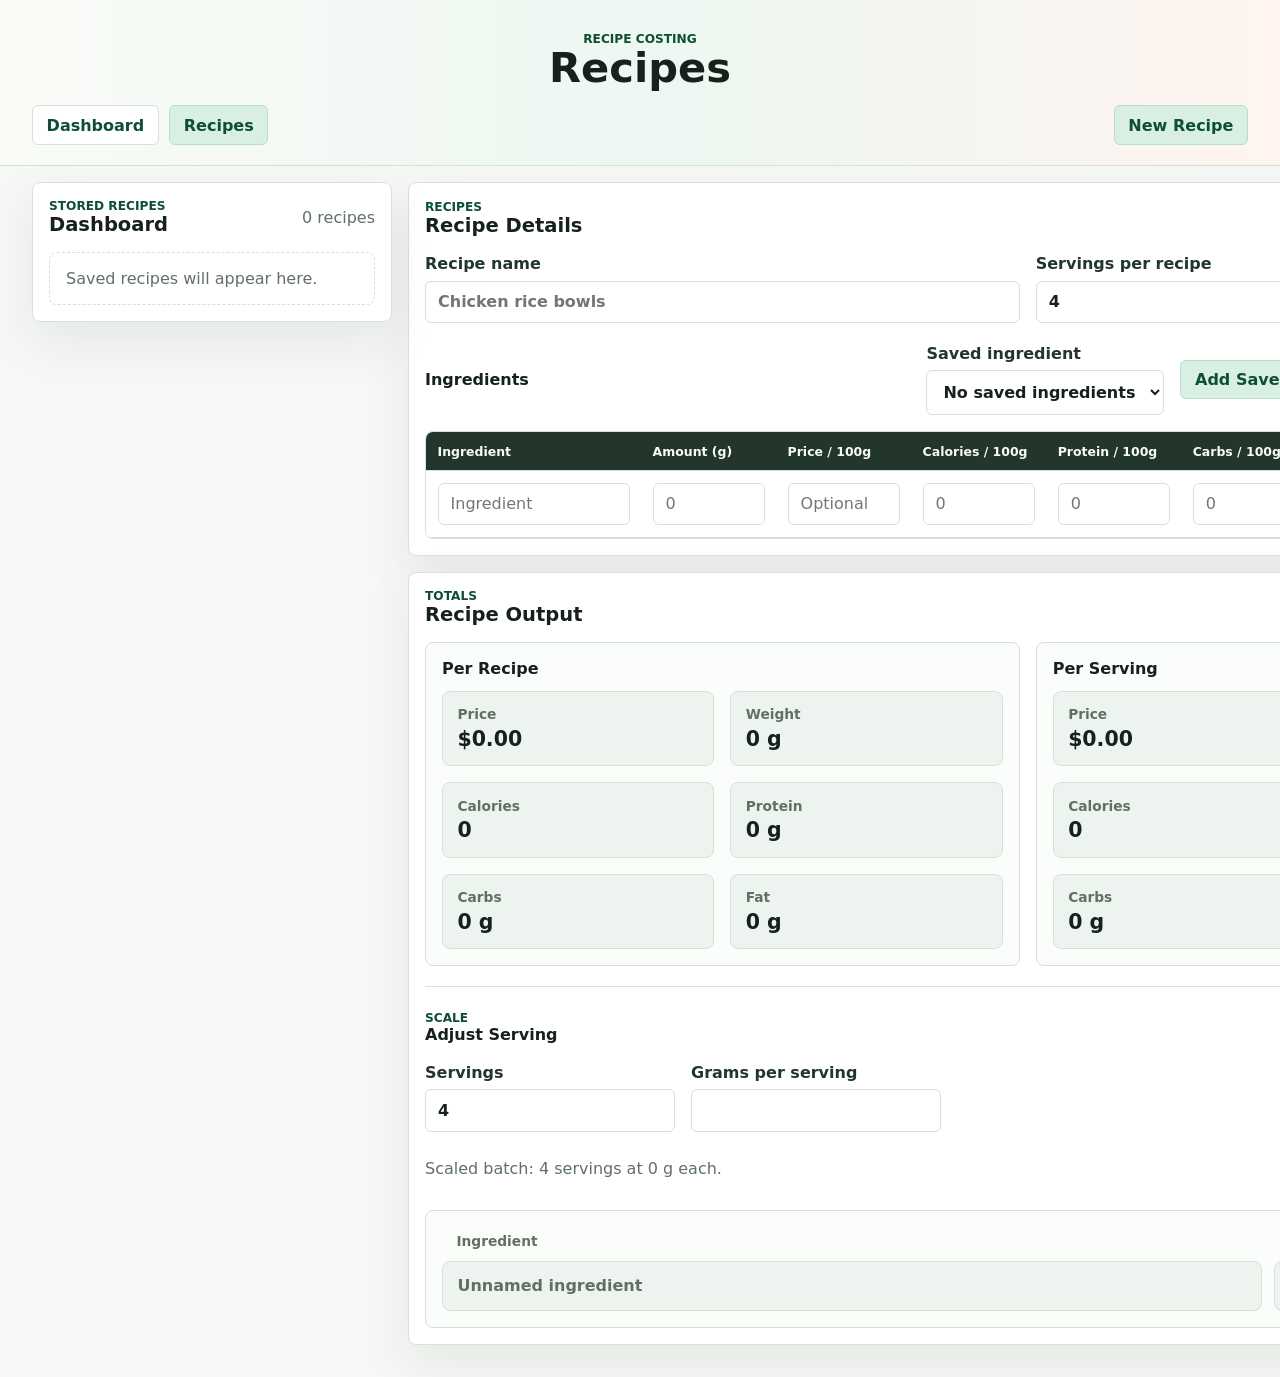
==== index.html @ 3980a067 "initial commit" ====
<!doctype html>
<html lang="en">
  <head>
    <meta charset="utf-8">
    <meta name="viewport" content="width=device-width, initial-scale=1">
    <title>Recipes</title>
    <link rel="stylesheet" href="styles.css">
  </head>
  <body>
    <header class="topbar">
      <div>
        <p class="eyebrow">Recipe Costing</p>
        <h1>Recipes</h1>
      </div>
      <nav class="page-nav" aria-label="Main navigation">
        <a class="nav-link" href="dashboard.html">Dashboard</a>
        <a class="nav-link active" href="index.html">Recipes</a>
      </nav>
      <button class="secondary-button" id="newRecipeButton" type="button">New Recipe</button>
    </header>

    <main class="layout">
      <section class="panel dashboard-panel" aria-labelledby="dashboardTitle">
        <div class="section-heading">
          <div>
            <p class="eyebrow">Stored Recipes</p>
            <h2 id="dashboardTitle">Dashboard</h2>
          </div>
          <p id="recipeCount" class="muted">0 recipes</p>
        </div>
        <div id="recipeDashboard" class="recipe-list" aria-live="polite"></div>
      </section>

      <section class="workspace">
        <form class="panel builder-panel" id="recipeForm">
          <div class="section-heading">
            <div>
              <p class="eyebrow">Recipes</p>
              <h2>Recipe Details</h2>
            </div>
            <div class="form-actions">
              <button class="secondary-button" id="deleteRecipeButton" type="button">Delete</button>
              <button class="primary-button" type="submit">Save Recipe</button>
            </div>
          </div>

          <div class="recipe-meta">
            <label>
              Recipe name
              <input id="recipeName" name="recipeName" type="text" placeholder="Chicken rice bowls">
            </label>
            <label>
              Servings per recipe
              <input id="recipeServings" name="recipeServings" type="number" min="0.01" step="0.01" value="4" required>
            </label>
          </div>

          <div class="table-header">
            <h3>Ingredients</h3>
            <div class="ingredient-actions">
              <label class="inline-label">
                Saved ingredient
                <select id="savedIngredientSelect">
                  <option value="">No saved ingredients</option>
                </select>
              </label>
              <button class="secondary-button" id="addSavedIngredientButton" type="button">Add Saved Ingredient</button>
              <button class="secondary-button" id="addIngredientButton" type="button">Add New Ingredient</button>
            </div>
          </div>

          <div class="ingredient-table-wrap">
            <table class="ingredient-table">
              <thead>
                <tr>
                  <th scope="col">Ingredient</th>
                  <th scope="col">Amount (g)</th>
                  <th scope="col">Price / 100g</th>
                  <th scope="col">Calories / 100g</th>
                  <th scope="col">Protein / 100g</th>
                  <th scope="col">Carbs / 100g</th>
                  <th scope="col">Fat / 100g</th>
                  <th scope="col">Save</th>
                  <th scope="col">Remove</th>
                </tr>
              </thead>
              <tbody id="ingredientRows"></tbody>
            </table>
          </div>
        </form>

        <section class="panel output-panel" aria-labelledby="outputTitle">
          <div class="section-heading">
            <div>
              <p class="eyebrow">Totals</p>
              <h2 id="outputTitle">Recipe Output</h2>
            </div>
          </div>

          <div class="output-groups">
            <section class="output-group" aria-labelledby="recipeTotalsTitle">
              <h3 id="recipeTotalsTitle">Per Recipe</h3>
              <div class="summary-grid" id="recipeTotalsGrid"></div>
            </section>
            <section class="output-group" aria-labelledby="servingTotalsTitle">
              <h3 id="servingTotalsTitle">Per Serving</h3>
              <div class="summary-grid" id="servingTotalsGrid"></div>
            </section>
          </div>

          <section class="adjust-section" aria-labelledby="scalerTitle">
            <div class="subsection-heading">
              <div>
                <p class="eyebrow">Scale</p>
                <h3 id="scalerTitle">Adjust Serving</h3>
              </div>
              <button class="secondary-button" id="resetScaleButton" type="button">Reset</button>
            </div>

            <div class="scale-controls">
              <label>
                Servings
                <input id="targetServings" type="number" min="1" step="1">
              </label>
              <label>
                Grams per serving
                <input id="targetServingGrams" type="number" min="0" step="1">
              </label>
            </div>
            <p class="muted" id="scaleHelp">Change either value to see the ingredient amounts needed for the new batch.</p>
            <div class="scaled-table-wrap">
              <table class="scaled-table">
                <thead>
                  <tr>
                    <th scope="col">Ingredient</th>
                    <th scope="col">Amount</th>
                  </tr>
                </thead>
                <tbody id="scaledRows"></tbody>
              </table>
            </div>
          </section>
        </section>
      </section>
    </main>

    <template id="ingredientRowTemplate">
      <tr>
        <td>
          <input class="ingredient-name" type="text" list="savedIngredientNames" placeholder="Ingredient">
        </td>
        <td>
          <input class="ingredient-amount" type="number" min="0" step="0.01" placeholder="0">
        </td>
        <td>
          <input class="ingredient-price" type="number" min="0" step="0.01" placeholder="Optional">
        </td>
        <td>
          <input class="ingredient-calories" type="number" min="0" step="0.01" placeholder="0">
        </td>
        <td>
          <input class="ingredient-protein" type="number" min="0" step="0.01" placeholder="0">
        </td>
        <td>
          <input class="ingredient-carbs" type="number" min="0" step="0.01" placeholder="0">
        </td>
        <td>
          <input class="ingredient-fat" type="number" min="0" step="0.01" placeholder="0">
        </td>
        <td>
          <button class="secondary-button save-ingredient" type="button">Save</button>
        </td>
        <td>
          <button class="icon-button remove-ingredient" type="button" aria-label="Remove ingredient">x</button>
        </td>
      </tr>
    </template>

    <datalist id="savedIngredientNames"></datalist>
    <script src="app.js"></script>
  </body>
</html>
---- styles.css ----
:root {
  color-scheme: light;
  --background: #f6f8f5;
  --surface: #ffffff;
  --surface-strong: #edf4ef;
  --ink: #17211b;
  --muted: #607067;
  --line: #d8e0da;
  --accent: #16704a;
  --accent-dark: #0d4f35;
  --accent-soft: #d9efe4;
  --warning: #b74e2a;
  --table-head: #22362b;
  --focus: #226ec7;
  --shadow: 0 18px 50px rgba(23, 33, 27, 0.08);
  font-family: Inter, ui-sans-serif, system-ui, -apple-system, BlinkMacSystemFont, "Segoe UI", sans-serif;
}

* {
  box-sizing: border-box;
}

body {
  margin: 0;
  min-height: 100vh;
  background: var(--background);
  color: var(--ink);
}

button,
input,
select {
  font: inherit;
}

button {
  cursor: pointer;
}

input,
select {
  width: 100%;
  border: 1px solid var(--line);
  border-radius: 6px;
  padding: 0.68rem 0.75rem;
  background: #fff;
  color: var(--ink);
}

input:focus,
select:focus {
  border-color: var(--focus);
  outline: 3px solid rgba(34, 110, 199, 0.18);
}

label {
  display: grid;
  gap: 0.45rem;
  color: var(--table-head);
  font-weight: 700;
}

h1,
h2,
h3,
p {
  margin: 0;
}

h1 {
  font-size: 2.6rem;
  line-height: 1.04;
}

h2 {
  font-size: 1.22rem;
}

h3 {
  font-size: 1rem;
}

table {
  width: 100%;
  border-collapse: collapse;
}

th,
td {
  text-align: left;
  vertical-align: middle;
}

th {
  color: #f8fbf9;
  background: var(--table-head);
  font-size: 0.78rem;
  letter-spacing: 0;
  white-space: nowrap;
}

th,
td {
  padding: 0.72rem;
  border-bottom: 1px solid var(--line);
}

td {
  background: #fff;
}

.topbar {
  display: grid;
  grid-template-columns: 1fr auto;
  align-items: end;
  gap: 1rem;
  padding: 2rem clamp(1rem, 3vw, 2rem) 1.25rem;
  border-bottom: 1px solid var(--line);
  background: linear-gradient(90deg, #f9fbf7 0%, #edf7f1 52%, #fff4f0 100%);
}

.topbar > div:first-child {
  grid-column: 1 / -1;
  justify-self: center;
  text-align: center;
}

.topbar .page-nav {
  justify-self: start;
}

.topbar #newRecipeButton {
  justify-self: end;
}

.page-nav {
  display: flex;
  align-items: center;
  gap: 0.65rem;
}

.page-nav {
  flex-wrap: wrap;
}

.nav-link {
  display: inline-flex;
  align-items: center;
  min-height: 2.45rem;
  padding: 0.58rem 0.85rem;
  border: 1px solid var(--line);
  border-radius: 6px;
  background: #fff;
  color: var(--accent-dark);
  font-weight: 800;
  text-decoration: none;
}

.nav-link:hover,
.nav-link.active {
  border-color: #b9ddc9;
  background: var(--accent-soft);
}

.layout {
  display: grid;
  grid-template-columns: minmax(280px, 360px) minmax(0, 1fr);
  gap: 1rem;
  padding: 1rem clamp(1rem, 3vw, 2rem) 2rem;
}

.landing-layout {
  padding: 1rem clamp(1rem, 3vw, 2rem) 2rem;
}

.workspace {
  display: grid;
  gap: 1rem;
  min-width: 0;
}

.panel {
  background: var(--surface);
  border: 1px solid var(--line);
  border-radius: 8px;
  box-shadow: var(--shadow);
}

.dashboard-panel,
.builder-panel,
.output-panel,
.landing-panel {
  padding: 1rem;
}

.dashboard-panel {
  align-self: start;
  position: sticky;
  top: 1rem;
  max-height: calc(100vh - 2rem);
  overflow: auto;
}

.section-heading,
.table-header,
.form-actions,
.ingredient-actions,
.scale-controls {
  display: flex;
  align-items: center;
  justify-content: space-between;
  gap: 1rem;
}

.section-heading,
.table-header {
  margin-bottom: 1rem;
}

.eyebrow {
  color: var(--accent-dark);
  font-size: 0.76rem;
  font-weight: 800;
  letter-spacing: 0;
  text-transform: uppercase;
}

.muted {
  color: var(--muted);
}

.primary-button,
.secondary-button,
.icon-button {
  border: 1px solid transparent;
  border-radius: 6px;
  min-height: 2.45rem;
  padding: 0.58rem 0.85rem;
  font-weight: 800;
}

.primary-button {
  background: var(--accent);
  color: white;
}

.primary-button:hover {
  background: var(--accent-dark);
}

.secondary-button {
  background: var(--accent-soft);
  color: var(--accent-dark);
  border-color: #b9ddc9;
  text-decoration: none;
}

.secondary-button:hover {
  background: #c7e7d6;
}

.icon-button {
  width: 2.35rem;
  min-width: 2.35rem;
  padding: 0;
  background: #fff0ed;
  color: var(--warning);
  border-color: #f2c8bd;
}

.recipe-meta,
.summary-grid {
  display: grid;
  grid-template-columns: repeat(2, minmax(0, 1fr));
  gap: 1rem;
}

.recipe-meta {
  margin-bottom: 1.3rem;
}

.output-groups {
  display: grid;
  grid-template-columns: repeat(2, minmax(0, 1fr));
  gap: 1rem;
  margin-bottom: 1.25rem;
}

.output-group {
  display: grid;
  gap: 0.8rem;
  padding: 1rem;
  border: 1px solid var(--line);
  border-radius: 8px;
  background: #fbfdfb;
}

.adjust-section {
  display: grid;
  gap: 1rem;
  padding-top: 1.25rem;
  border-top: 1px solid var(--line);
}

.subsection-heading {
  display: flex;
  align-items: center;
  justify-content: space-between;
  gap: 1rem;
}

.ingredient-actions {
  flex-wrap: wrap;
  justify-content: flex-end;
}

.inline-label {
  min-width: 14rem;
}

.ingredient-table-wrap,
.nutrition-table-wrap,
.scaled-table-wrap {
  overflow-x: auto;
  border: 1px solid var(--line);
  border-radius: 8px;
}

.ingredient-table {
  min-width: 1120px;
}

.nutrition-table {
  min-width: 620px;
}

.scaled-table {
  min-width: 420px;
  border-collapse: separate;
  border-spacing: 0.75rem;
}

.scaled-table-wrap {
  border: 1px solid var(--line);
  background: #fbfdfb;
  padding: 0.25rem;
}

.scaled-table th {
  background: transparent;
  color: var(--muted);
  border-bottom: 0;
  padding: 0.35rem 0.9rem 0;
  font-size: 0.86rem;
}

.scaled-table td {
  background: var(--surface-strong);
  border: 1px solid var(--line);
  border-radius: 8px;
  padding: 0.9rem;
}

.scaled-table td:first-child {
  color: var(--muted);
  font-weight: 700;
}

.scaled-table td:last-child {
  color: var(--ink);
  font-size: 1.08rem;
  font-weight: 800;
}

.ingredient-table input {
  min-width: 7rem;
}

.ingredient-table .ingredient-name {
  min-width: 12rem;
}

.ingredient-table .save-ingredient {
  min-width: 4.75rem;
  min-height: 2.25rem;
  padding: 0.45rem 0.65rem;
}

.recipe-list {
  display: grid;
  gap: 0.65rem;
}

.recipe-card {
  position: relative;
  width: 100%;
  display: grid;
  gap: 0.35rem;
  padding: 0.8rem;
  border: 1px solid var(--line);
  border-radius: 8px;
  background: #fff;
  color: var(--ink);
  text-align: left;
}

.recipe-card::before {
  content: "";
  position: absolute;
  inset: 0 auto 0 0;
  width: 0.28rem;
  border-radius: 8px 0 0 8px;
  background: transparent;
}

.recipe-card:hover,
.recipe-card.active {
  border-color: var(--accent);
  background: var(--surface-strong);
}

.recipe-card:hover {
  box-shadow: 0 10px 28px rgba(22, 112, 74, 0.13);
  transform: translateY(-1px);
}

.recipe-card.active {
  border-color: var(--accent-dark);
  box-shadow: 0 0 0 3px rgba(22, 112, 74, 0.16);
}

.recipe-card.active::before {
  background: var(--accent);
}

.recipe-card strong {
  overflow-wrap: anywhere;
}

.recipe-stats {
  display: flex;
  flex-wrap: wrap;
  gap: 0.45rem;
  color: var(--muted);
  font-size: 0.88rem;
}

.selected-pill {
  justify-self: start;
  padding: 0.22rem 0.5rem;
  border: 1px solid #b9ddc9;
  border-radius: 6px;
  background: var(--accent-soft);
  color: var(--accent-dark);
  font-size: 0.78rem;
  font-weight: 800;
}

.empty-state {
  padding: 1rem;
  border: 1px dashed var(--line);
  border-radius: 8px;
  color: var(--muted);
  background: #fff;
}

.summary-item {
  display: grid;
  gap: 0.3rem;
  padding: 0.9rem;
  border: 1px solid var(--line);
  border-radius: 8px;
  background: var(--surface-strong);
}

.summary-item span {
  color: var(--muted);
  font-size: 0.86rem;
  font-weight: 700;
}

.summary-item strong {
  font-size: 1.28rem;
  overflow-wrap: anywhere;
}

.landing-recipe-grid {
  display: grid;
  grid-template-columns: 1fr;
  gap: 1rem;
}

.landing-recipe-card {
  border: 1px solid var(--line);
  border-radius: 8px;
  background: #fbfdfb;
  box-shadow: var(--shadow);
  transition:
    background 0.16s ease,
    border-color 0.16s ease,
    box-shadow 0.16s ease;
}

.landing-recipe-card:hover,
.landing-recipe-card[open] {
  border-color: var(--accent);
  background: var(--surface-strong);
  box-shadow: 0 14px 34px rgba(22, 112, 74, 0.14);
}

.landing-recipe-card[open] {
  box-shadow: 0 0 0 3px rgba(22, 112, 74, 0.16), var(--shadow);
}

.landing-recipe-card summary {
  display: grid;
  gap: 0.75rem;
  padding: 1rem;
  cursor: pointer;
  list-style: none;
}

.landing-recipe-card summary::-webkit-details-marker {
  display: none;
}

.landing-card-title {
  display: flex;
  align-items: start;
  justify-content: space-between;
  gap: 1rem;
}

.landing-card-title strong {
  overflow-wrap: anywhere;
}

.landing-card-title span {
  color: var(--muted);
  font-size: 0.86rem;
  font-weight: 700;
  white-space: nowrap;
}

.landing-summary-grid {
  display: grid;
  grid-template-columns: repeat(2, minmax(0, 1fr));
  gap: 0.75rem;
}

.landing-card-detail {
  display: grid;
  gap: 0.85rem;
  padding: 0 1rem 1rem;
}

.landing-detail-grid {
  display: grid;
  grid-template-columns: repeat(3, minmax(0, 1fr));
  gap: 0.75rem;
}

.detail-item {
  display: grid;
  gap: 0.3rem;
  padding: 0.8rem;
  border: 1px solid var(--line);
  border-radius: 8px;
  background: var(--surface-strong);
}

.detail-item span {
  color: var(--muted);
  font-size: 0.82rem;
  font-weight: 700;
}

.detail-item strong {
  font-size: 1.05rem;
  overflow-wrap: anywhere;
}

.landing-card-actions {
  display: flex;
  justify-content: flex-end;
}

.landing-card-actions .secondary-button {
  display: inline-flex;
  align-items: center;
}

.scale-controls {
  align-items: end;
  justify-content: start;
  margin-bottom: 0.7rem;
}

.scale-controls label {
  max-width: 18rem;
}

#scaleHelp {
  margin-bottom: 1rem;
}

@media (max-width: 980px) {
  .layout {
    grid-template-columns: 1fr;
  }

  .dashboard-panel {
    position: static;
    max-height: none;
  }
}

@media (max-width: 680px) {
  h1 {
    font-size: 2rem;
  }

  .topbar {
    grid-template-columns: 1fr;
    align-items: stretch;
  }

  .topbar > div:first-child,
  .topbar .page-nav,
  .topbar #newRecipeButton {
    grid-column: 1;
    justify-self: stretch;
  }

  .topbar,
  .section-heading,
  .subsection-heading,
  .table-header,
  .form-actions,
  .ingredient-actions,
  .scale-controls {
    align-items: stretch;
    flex-direction: column;
  }

  .topbar {
    align-items: flex-start;
  }

  .recipe-meta,
  .summary-grid,
  .output-groups,
  .landing-summary-grid,
  .landing-detail-grid {
    grid-template-columns: 1fr;
  }

  .form-actions,
  .form-actions button,
  .topbar button,
  .table-header button,
  .ingredient-actions button,
  .page-nav,
  .page-nav a {
    width: 100%;
  }
}
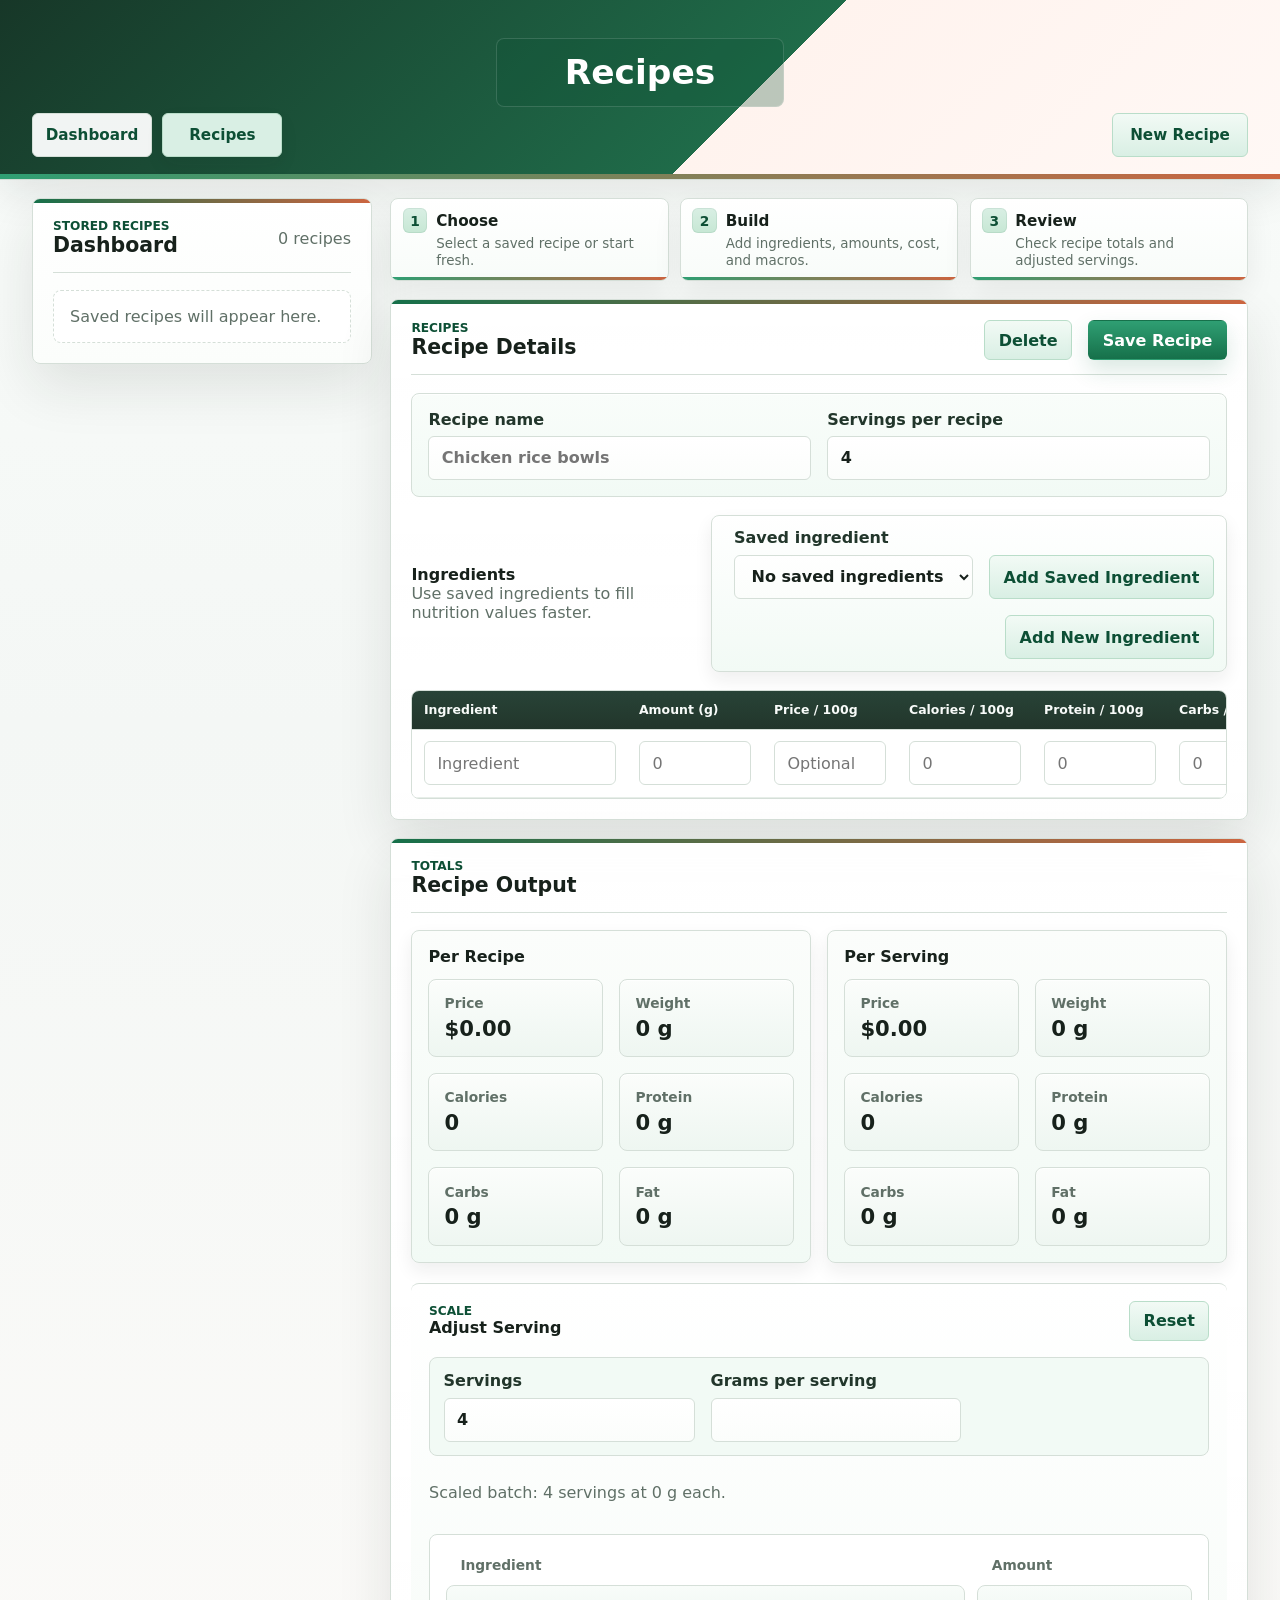
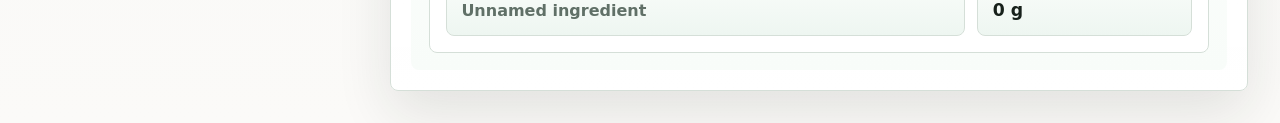
==== commit ac113ffa: "updated UI/UX" ====
--- a/index.html
+++ b/index.html
@@ -9,7 +9,6 @@
   <body>
     <header class="topbar">
       <div>
-        <p class="eyebrow">Recipe Costing</p>
         <h1>Recipes</h1>
       </div>
       <nav class="page-nav" aria-label="Main navigation">
@@ -32,6 +31,24 @@
       </section>
 
       <section class="workspace">
+        <section class="workflow-strip" aria-label="Recipe workflow">
+          <div class="workflow-step">
+            <span>1</span>
+            <strong>Choose</strong>
+            <p>Select a saved recipe or start fresh.</p>
+          </div>
+          <div class="workflow-step">
+            <span>2</span>
+            <strong>Build</strong>
+            <p>Add ingredients, amounts, cost, and macros.</p>
+          </div>
+          <div class="workflow-step">
+            <span>3</span>
+            <strong>Review</strong>
+            <p>Check recipe totals and adjusted servings.</p>
+          </div>
+        </section>
+
         <form class="panel builder-panel" id="recipeForm">
           <div class="section-heading">
             <div>
@@ -56,7 +73,10 @@
           </div>
 
           <div class="table-header">
-            <h3>Ingredients</h3>
+            <div>
+              <h3>Ingredients</h3>
+              <p class="muted">Use saved ingredients to fill nutrition values faster.</p>
+            </div>
             <div class="ingredient-actions">
               <label class="inline-label">
                 Saved ingredient
--- a/styles.css
+++ b/styles.css
@@ -1,18 +1,25 @@
 :root {
   color-scheme: light;
-  --background: #f6f8f5;
+  --background: #f4f7f5;
   --surface: #ffffff;
-  --surface-strong: #edf4ef;
+  --surface-strong: #eef6f1;
+  --surface-warm: #fff7f3;
   --ink: #17211b;
   --muted: #607067;
-  --line: #d8e0da;
+  --line: #d5dfd8;
   --accent: #16704a;
   --accent-dark: #0d4f35;
   --accent-soft: #d9efe4;
+  --accent-pale: #f2faf5;
+  --accent-fresh: #2f9f73;
+  --warm: #cc6540;
+  --warm-soft: #ffe8df;
   --warning: #b74e2a;
   --table-head: #22362b;
   --focus: #226ec7;
-  --shadow: 0 18px 50px rgba(23, 33, 27, 0.08);
+  --shadow: 0 22px 55px rgba(23, 33, 27, 0.11);
+  --shadow-soft: 0 12px 30px rgba(23, 33, 27, 0.07);
+  --shadow-tight: 0 8px 18px rgba(23, 33, 27, 0.07);
   font-family: Inter, ui-sans-serif, system-ui, -apple-system, BlinkMacSystemFont, "Segoe UI", sans-serif;
 }
 
@@ -23,7 +30,8 @@
 body {
   margin: 0;
   min-height: 100vh;
-  background: var(--background);
+  background:
+    linear-gradient(180deg, #f9fcfa 0%, var(--background) 42%, #fbfaf8 100%);
   color: var(--ink);
 }
 
@@ -42,15 +50,21 @@
   width: 100%;
   border: 1px solid var(--line);
   border-radius: 6px;
-  padding: 0.68rem 0.75rem;
-  background: #fff;
+  min-height: 2.75rem;
+  padding: 0.68rem 0.78rem;
+  background: linear-gradient(180deg, #fff 0%, #fbfdfb 100%);
   color: var(--ink);
+  transition:
+    border-color 0.16s ease,
+    box-shadow 0.16s ease,
+    background 0.16s ease;
 }
 
 input:focus,
 select:focus {
   border-color: var(--focus);
   outline: 3px solid rgba(34, 110, 199, 0.18);
+  background: #fff;
 }
 
 label {
@@ -68,12 +82,12 @@
 }
 
 h1 {
-  font-size: 2.6rem;
+  font-size: 2.75rem;
   line-height: 1.04;
 }
 
 h2 {
-  font-size: 1.22rem;
+  font-size: 1.28rem;
 }
 
 h3 {
@@ -110,27 +124,71 @@
 }
 
 .topbar {
-  display: grid;
-  grid-template-columns: 1fr auto;
-  align-items: end;
-  gap: 1rem;
-  padding: 2rem clamp(1rem, 3vw, 2rem) 1.25rem;
+  position: relative;
+  height: 11.25rem;
+  padding: 0;
   border-bottom: 1px solid var(--line);
-  background: linear-gradient(90deg, #f9fbf7 0%, #edf7f1 52%, #fff4f0 100%);
+  background:
+    linear-gradient(135deg, #173728 0%, #1f6b49 58%, #fff3ee 58%, #fff8f5 100%);
+  box-shadow: 0 12px 38px rgba(23, 33, 27, 0.1);
+}
+
+.topbar::after {
+  content: "";
+  position: absolute;
+  inset: auto 0 0;
+  height: 0.3rem;
+  background: linear-gradient(90deg, var(--accent-fresh), var(--warm));
 }
 
 .topbar > div:first-child {
-  grid-column: 1 / -1;
-  justify-self: center;
+  position: absolute;
+  top: 2.35rem;
+  left: 50%;
+  display: grid;
+  place-content: center;
+  width: 18rem;
+  height: 4.35rem;
+  transform: translateX(-50%);
   text-align: center;
+  color: #fff;
+  padding: 0;
+  border-radius: 8px;
+  background: rgba(13, 79, 53, 0.28);
+  box-shadow: inset 0 0 0 1px rgba(255, 255, 255, 0.14);
+}
+
+.topbar h1 {
+  font-size: 2.15rem;
+  line-height: 1;
+}
+
+.topbar > div:first-child .eyebrow {
+  color: #dff4e8;
 }
 
 .topbar .page-nav {
-  justify-self: start;
-}
-
-.topbar #newRecipeButton {
-  justify-self: end;
+  position: absolute;
+  left: clamp(1rem, 3vw, 2rem);
+  bottom: 1.35rem;
+}
+
+.topbar #newRecipeButton,
+.topbar .header-action-spacer {
+  position: absolute;
+  right: clamp(1rem, 3vw, 2rem);
+  bottom: 1.35rem;
+  width: 8.5rem;
+  height: 2.75rem;
+  min-height: 2.75rem;
+  padding: 0;
+  font-size: 0.95rem;
+}
+
+.topbar .header-action-spacer {
+  display: block;
+  height: 2.75rem;
+  visibility: hidden;
 }
 
 .page-nav {
@@ -146,12 +204,16 @@
 .nav-link {
   display: inline-flex;
   align-items: center;
-  min-height: 2.45rem;
-  padding: 0.58rem 0.85rem;
+  justify-content: center;
+  width: 7.5rem;
+  height: 2.75rem;
+  min-height: 2.75rem;
+  padding: 0;
   border: 1px solid var(--line);
   border-radius: 6px;
-  background: #fff;
+  background: rgba(255, 255, 255, 0.94);
   color: var(--accent-dark);
+  font-size: 0.95rem;
   font-weight: 800;
   text-decoration: none;
 }
@@ -160,13 +222,14 @@
 .nav-link.active {
   border-color: #b9ddc9;
   background: var(--accent-soft);
+  box-shadow: var(--shadow-tight);
 }
 
 .layout {
   display: grid;
-  grid-template-columns: minmax(280px, 360px) minmax(0, 1fr);
-  gap: 1rem;
-  padding: 1rem clamp(1rem, 3vw, 2rem) 2rem;
+  grid-template-columns: minmax(280px, 340px) minmax(0, 1fr);
+  gap: 1.15rem;
+  padding: 1.15rem clamp(1rem, 3vw, 2rem) 2rem;
 }
 
 .landing-layout {
@@ -175,22 +238,33 @@
 
 .workspace {
   display: grid;
-  gap: 1rem;
+  gap: 1.15rem;
   min-width: 0;
 }
 
 .panel {
-  background: var(--surface);
+  position: relative;
+  background:
+    linear-gradient(180deg, rgba(255, 255, 255, 0.96) 0%, var(--surface) 100%);
   border: 1px solid var(--line);
   border-radius: 8px;
   box-shadow: var(--shadow);
+  overflow: hidden;
+}
+
+.panel::before {
+  content: "";
+  position: absolute;
+  inset: 0 0 auto;
+  height: 0.22rem;
+  background: linear-gradient(90deg, var(--accent), var(--warm));
 }
 
 .dashboard-panel,
 .builder-panel,
 .output-panel,
 .landing-panel {
-  padding: 1rem;
+  padding: 1.25rem;
 }
 
 .dashboard-panel {
@@ -199,6 +273,8 @@
   top: 1rem;
   max-height: calc(100vh - 2rem);
   overflow: auto;
+  background:
+    linear-gradient(180deg, #fff 0%, #fbfdfb 100%);
 }
 
 .section-heading,
@@ -214,7 +290,18 @@
 
 .section-heading,
 .table-header {
-  margin-bottom: 1rem;
+  margin-bottom: 1.1rem;
+}
+
+.section-heading {
+  padding-bottom: 0.9rem;
+  border-bottom: 1px solid var(--line);
+}
+
+.section-heading h2,
+.subsection-heading h3,
+.table-header h3 {
+  color: var(--ink);
 }
 
 .eyebrow {
@@ -237,19 +324,27 @@
   min-height: 2.45rem;
   padding: 0.58rem 0.85rem;
   font-weight: 800;
+  transition:
+    background 0.16s ease,
+    border-color 0.16s ease,
+    box-shadow 0.16s ease,
+    transform 0.16s ease;
 }
 
 .primary-button {
-  background: var(--accent);
+  background: linear-gradient(180deg, var(--accent-fresh) 0%, var(--accent) 100%);
   color: white;
+  box-shadow: 0 10px 22px rgba(22, 112, 74, 0.16);
 }
 
 .primary-button:hover {
   background: var(--accent-dark);
+  box-shadow: 0 10px 24px rgba(22, 112, 74, 0.18);
+  transform: translateY(-1px);
 }
 
 .secondary-button {
-  background: var(--accent-soft);
+  background: linear-gradient(180deg, #f2faf5 0%, var(--accent-soft) 100%);
   color: var(--accent-dark);
   border-color: #b9ddc9;
   text-decoration: none;
@@ -257,13 +352,15 @@
 
 .secondary-button:hover {
   background: #c7e7d6;
+  box-shadow: var(--shadow-soft);
+  transform: translateY(-1px);
 }
 
 .icon-button {
   width: 2.35rem;
   min-width: 2.35rem;
   padding: 0;
-  background: #fff0ed;
+  background: linear-gradient(180deg, #fff7f4 0%, #ffe8df 100%);
   color: var(--warning);
   border-color: #f2c8bd;
 }
@@ -276,7 +373,66 @@
 }
 
 .recipe-meta {
-  margin-bottom: 1.3rem;
+  margin-bottom: 1.15rem;
+  padding: 1rem;
+  border: 1px solid var(--line);
+  border-radius: 8px;
+  background:
+    linear-gradient(180deg, #f9fdfa 0%, var(--accent-pale) 100%);
+  box-shadow: inset 0 1px 0 rgba(255, 255, 255, 0.85);
+}
+
+.workflow-strip {
+  display: grid;
+  grid-template-columns: repeat(3, minmax(0, 1fr));
+  gap: 0.7rem;
+}
+
+.workflow-step {
+  position: relative;
+  display: grid;
+  grid-template-columns: auto 1fr;
+  gap: 0.18rem 0.55rem;
+  align-items: center;
+  padding: 0.55rem 0.7rem 0.65rem;
+  border: 1px solid var(--line);
+  border-radius: 8px;
+  background:
+    linear-gradient(180deg, #fff 0%, #f8fcf9 100%);
+  box-shadow: var(--shadow-soft);
+  overflow: hidden;
+}
+
+.workflow-step::after {
+  content: "";
+  position: absolute;
+  inset: auto 0 0;
+  height: 0.2rem;
+  background: linear-gradient(90deg, var(--accent-fresh), var(--warm));
+}
+
+.workflow-step span {
+  display: inline-grid;
+  place-items: center;
+  width: 1.55rem;
+  height: 1.55rem;
+  border-radius: 6px;
+  background: linear-gradient(180deg, var(--accent-soft), #c6e7d4);
+  color: var(--accent-dark);
+  font-size: 0.86rem;
+  font-weight: 900;
+  box-shadow: inset 0 0 0 1px rgba(13, 79, 53, 0.08);
+}
+
+.workflow-step strong {
+  font-size: 0.95rem;
+}
+
+.workflow-step p {
+  grid-column: 2;
+  color: var(--muted);
+  font-size: 0.84rem;
+  line-height: 1.25;
 }
 
 .output-groups {
@@ -292,14 +448,20 @@
   padding: 1rem;
   border: 1px solid var(--line);
   border-radius: 8px;
-  background: #fbfdfb;
+  background:
+    linear-gradient(180deg, #fbfdfb 0%, var(--accent-pale) 100%);
+  box-shadow: var(--shadow-tight);
 }
 
 .adjust-section {
   display: grid;
   gap: 1rem;
-  padding-top: 1.25rem;
+  padding: 1.1rem;
   border-top: 1px solid var(--line);
+  border-radius: 8px;
+  background:
+    linear-gradient(180deg, #fff 0%, #f8fcf9 100%);
+  box-shadow: inset 0 1px 0 rgba(255, 255, 255, 0.85);
 }
 
 .subsection-heading {
@@ -311,11 +473,24 @@
 
 .ingredient-actions {
   flex-wrap: wrap;
+  align-items: end;
   justify-content: flex-end;
+  padding: 0.75rem;
+  border: 1px solid var(--line);
+  border-radius: 8px;
+  background:
+    linear-gradient(180deg, #fff 0%, var(--accent-pale) 100%);
+  box-shadow: var(--shadow-tight);
 }
 
 .inline-label {
   min-width: 14rem;
+}
+
+.ingredient-actions .secondary-button {
+  height: 2.75rem;
+  min-height: 2.75rem;
+  align-self: end;
 }
 
 .ingredient-table-wrap,
@@ -324,10 +499,28 @@
   overflow-x: auto;
   border: 1px solid var(--line);
   border-radius: 8px;
+  background: #fff;
+  box-shadow: inset 0 1px 0 rgba(255, 255, 255, 0.75);
 }
 
 .ingredient-table {
   min-width: 1120px;
+}
+
+.ingredient-table th {
+  position: sticky;
+  top: 0;
+  z-index: 1;
+  background: linear-gradient(180deg, #284337 0%, var(--table-head) 100%);
+}
+
+.ingredient-table td {
+  background: #fff;
+  border-bottom-color: #e7eee9;
+}
+
+.ingredient-table tr:hover td {
+  background: #f7fcf8;
 }
 
 .nutrition-table {
@@ -342,7 +535,7 @@
 
 .scaled-table-wrap {
   border: 1px solid var(--line);
-  background: #fbfdfb;
+  background: #fff;
   padding: 0.25rem;
 }
 
@@ -355,7 +548,7 @@
 }
 
 .scaled-table td {
-  background: var(--surface-strong);
+  background: linear-gradient(180deg, #f8fcf9 0%, var(--surface-strong) 100%);
   border: 1px solid var(--line);
   border-radius: 8px;
   padding: 0.9rem;
@@ -374,6 +567,7 @@
 
 .ingredient-table input {
   min-width: 7rem;
+  background: #fff;
 }
 
 .ingredient-table .ingredient-name {
@@ -388,7 +582,7 @@
 
 .recipe-list {
   display: grid;
-  gap: 0.65rem;
+  gap: 0.75rem;
 }
 
 .recipe-card {
@@ -396,12 +590,18 @@
   width: 100%;
   display: grid;
   gap: 0.35rem;
-  padding: 0.8rem;
-  border: 1px solid var(--line);
-  border-radius: 8px;
-  background: #fff;
+  padding: 0.9rem 0.9rem 0.9rem 1rem;
+  border: 1px solid var(--line);
+  border-radius: 8px;
+  background:
+    linear-gradient(180deg, #fff 0%, #fbfdfb 100%);
   color: var(--ink);
   text-align: left;
+  transition:
+    background 0.16s ease,
+    border-color 0.16s ease,
+    box-shadow 0.16s ease,
+    transform 0.16s ease;
 }
 
 .recipe-card::before {
@@ -416,7 +616,8 @@
 .recipe-card:hover,
 .recipe-card.active {
   border-color: var(--accent);
-  background: var(--surface-strong);
+  background:
+    linear-gradient(180deg, #fbfdfb 0%, var(--surface-strong) 100%);
 }
 
 .recipe-card:hover {
@@ -435,6 +636,7 @@
 
 .recipe-card strong {
   overflow-wrap: anywhere;
+  font-size: 1rem;
 }
 
 .recipe-stats {
@@ -443,6 +645,7 @@
   gap: 0.45rem;
   color: var(--muted);
   font-size: 0.88rem;
+  line-height: 1.35;
 }
 
 .selected-pill {
@@ -450,7 +653,7 @@
   padding: 0.22rem 0.5rem;
   border: 1px solid #b9ddc9;
   border-radius: 6px;
-  background: var(--accent-soft);
+  background: linear-gradient(180deg, #f2faf5 0%, var(--accent-soft) 100%);
   color: var(--accent-dark);
   font-size: 0.78rem;
   font-weight: 800;
@@ -467,10 +670,12 @@
 .summary-item {
   display: grid;
   gap: 0.3rem;
-  padding: 0.9rem;
-  border: 1px solid var(--line);
-  border-radius: 8px;
-  background: var(--surface-strong);
+  padding: 0.95rem;
+  border: 1px solid var(--line);
+  border-radius: 8px;
+  background:
+    linear-gradient(180deg, #fbfdfb 0%, var(--surface-strong) 100%);
+  box-shadow: inset 0 1px 0 rgba(255, 255, 255, 0.85);
 }
 
 .summary-item span {
@@ -480,7 +685,7 @@
 }
 
 .summary-item strong {
-  font-size: 1.28rem;
+  font-size: 1.32rem;
   overflow-wrap: anywhere;
 }
 
@@ -493,7 +698,8 @@
 .landing-recipe-card {
   border: 1px solid var(--line);
   border-radius: 8px;
-  background: #fbfdfb;
+  background:
+    linear-gradient(180deg, #fff 0%, #fbfdfb 100%);
   box-shadow: var(--shadow);
   transition:
     background 0.16s ease,
@@ -504,7 +710,8 @@
 .landing-recipe-card:hover,
 .landing-recipe-card[open] {
   border-color: var(--accent);
-  background: var(--surface-strong);
+  background:
+    linear-gradient(180deg, #fbfdfb 0%, var(--surface-strong) 100%);
   box-shadow: 0 14px 34px rgba(22, 112, 74, 0.14);
 }
 
@@ -518,6 +725,12 @@
   padding: 1rem;
   cursor: pointer;
   list-style: none;
+  border-left: 0.28rem solid transparent;
+}
+
+.landing-recipe-card:hover summary,
+.landing-recipe-card[open] summary {
+  border-left-color: var(--accent);
 }
 
 .landing-recipe-card summary::-webkit-details-marker {
@@ -533,6 +746,7 @@
 
 .landing-card-title strong {
   overflow-wrap: anywhere;
+  font-size: 1.08rem;
 }
 
 .landing-card-title span {
@@ -566,7 +780,8 @@
   padding: 0.8rem;
   border: 1px solid var(--line);
   border-radius: 8px;
-  background: var(--surface-strong);
+  background:
+    linear-gradient(180deg, #fbfdfb 0%, var(--surface-strong) 100%);
 }
 
 .detail-item span {
@@ -591,6 +806,13 @@
 }
 
 .scale-controls {
+  padding: 0.85rem;
+  border: 1px solid var(--line);
+  border-radius: 8px;
+  background: var(--accent-pale);
+}
+
+.scale-controls {
   align-items: end;
   justify-content: start;
   margin-bottom: 0.7rem;
@@ -609,6 +831,10 @@
     grid-template-columns: 1fr;
   }
 
+  .workflow-strip {
+    grid-template-columns: 1fr;
+  }
+
   .dashboard-panel {
     position: static;
     max-height: none;
@@ -621,15 +847,33 @@
   }
 
   .topbar {
-    grid-template-columns: 1fr;
+    display: flex;
+    flex-direction: column;
+    gap: 1rem;
+    height: auto;
+    padding: 1.5rem 1rem 1rem;
     align-items: stretch;
+    background:
+      linear-gradient(180deg, #173728 0%, #1f6b49 72%, #fff8f5 72%, #fff8f5 100%);
   }
 
   .topbar > div:first-child,
   .topbar .page-nav,
-  .topbar #newRecipeButton {
-    grid-column: 1;
-    justify-self: stretch;
+  .topbar #newRecipeButton,
+  .topbar .header-action-spacer {
+    position: static;
+    width: 100%;
+    transform: none;
+  }
+
+  .topbar > div:first-child {
+    height: auto;
+    min-width: 0;
+    padding: 0.8rem;
+  }
+
+  .topbar .header-action-spacer {
+    display: none;
   }
 
   .topbar,
@@ -650,6 +894,7 @@
   .recipe-meta,
   .summary-grid,
   .output-groups,
+  .workflow-strip,
   .landing-summary-grid,
   .landing-detail-grid {
     grid-template-columns: 1fr;
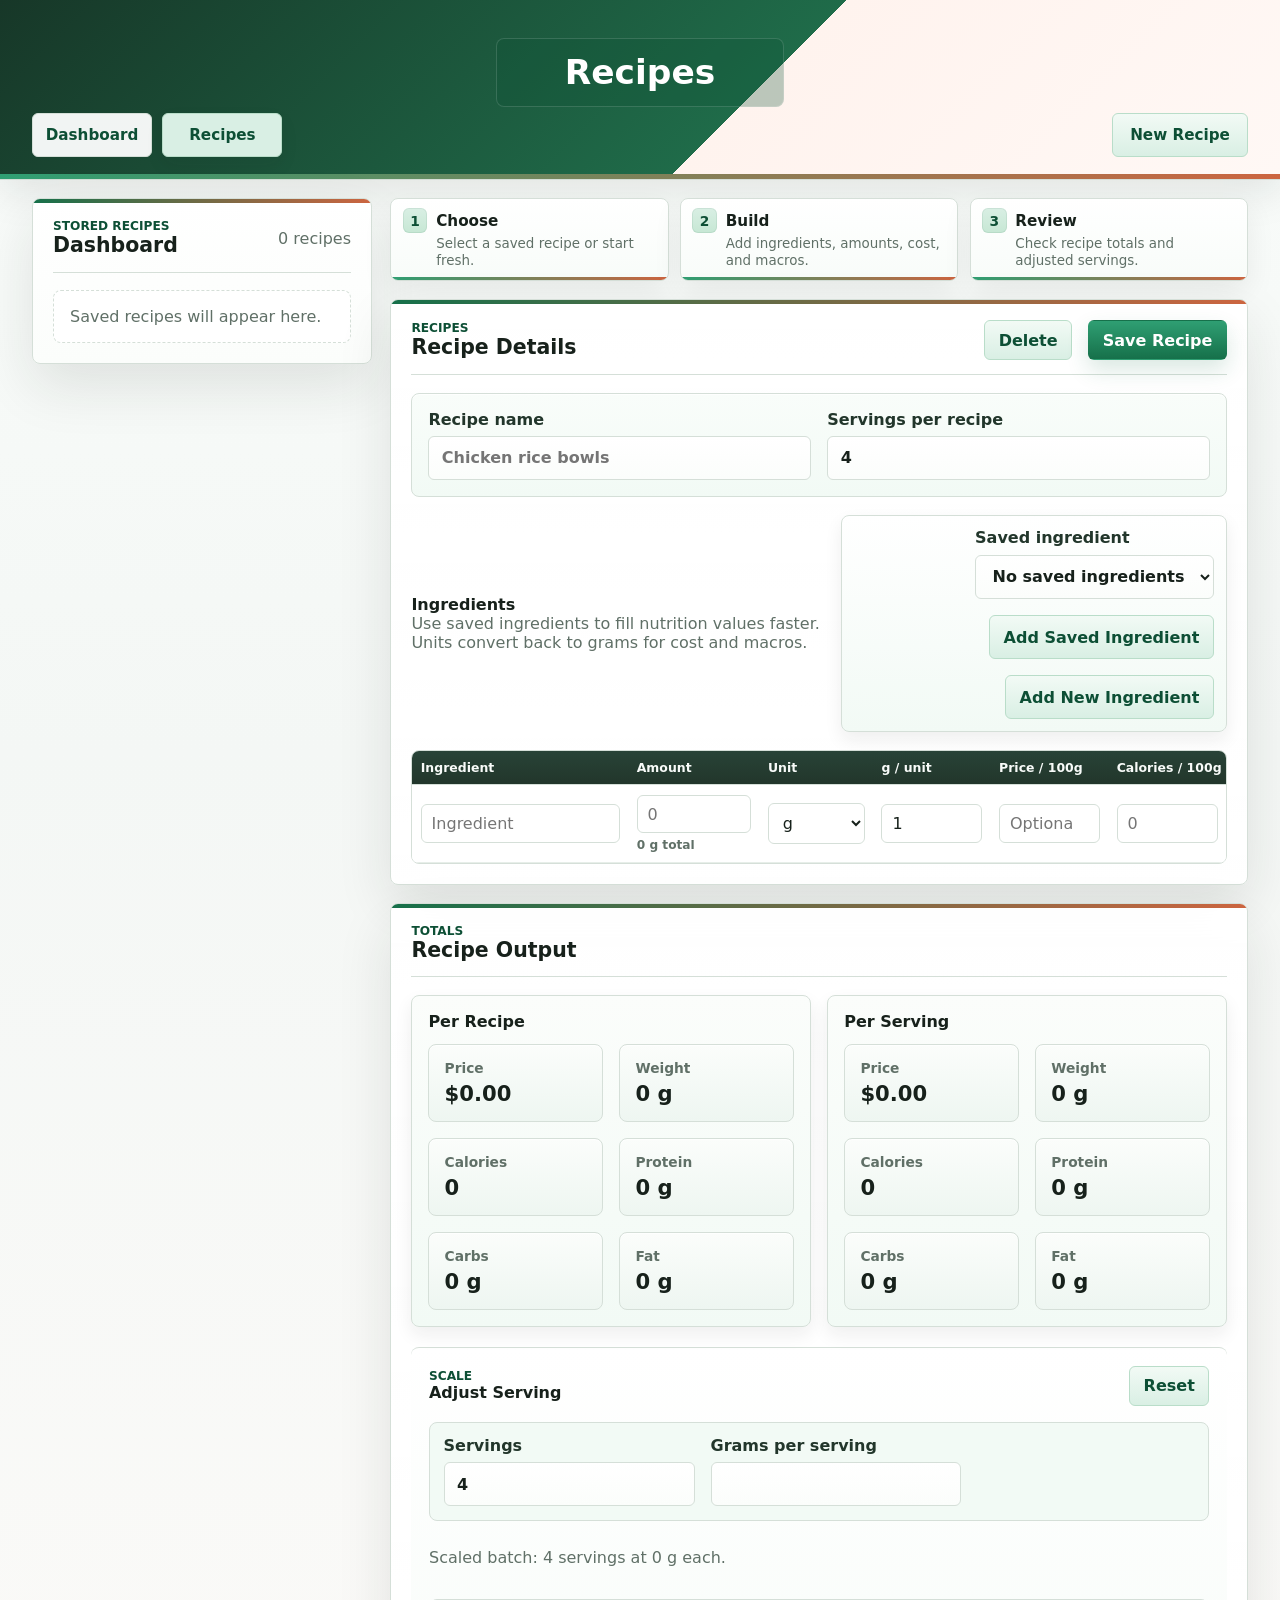
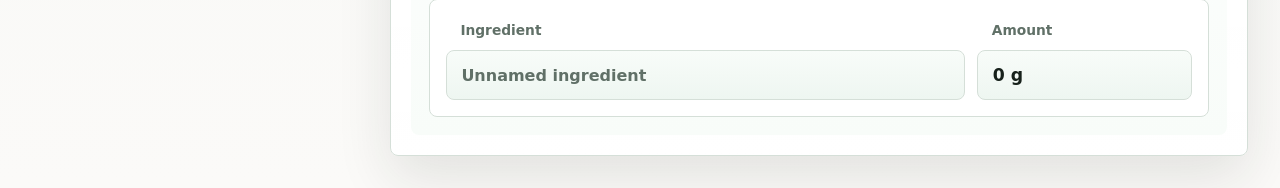
==== commit 5a68a7a1: "added combiner and unit conversion" ====
--- a/index.html
+++ b/index.html
@@ -75,7 +75,7 @@
           <div class="table-header">
             <div>
               <h3>Ingredients</h3>
-              <p class="muted">Use saved ingredients to fill nutrition values faster.</p>
+              <p class="muted">Use saved ingredients to fill nutrition values faster. Units convert back to grams for cost and macros.</p>
             </div>
             <div class="ingredient-actions">
               <label class="inline-label">
@@ -94,7 +94,9 @@
               <thead>
                 <tr>
                   <th scope="col">Ingredient</th>
-                  <th scope="col">Amount (g)</th>
+                  <th scope="col">Amount</th>
+                  <th scope="col">Unit</th>
+                  <th scope="col">g / unit</th>
                   <th scope="col">Price / 100g</th>
                   <th scope="col">Calories / 100g</th>
                   <th scope="col">Protein / 100g</th>
@@ -170,7 +172,16 @@
           <input class="ingredient-name" type="text" list="savedIngredientNames" placeholder="Ingredient">
         </td>
         <td>
-          <input class="ingredient-amount" type="number" min="0" step="0.01" placeholder="0">
+          <div class="amount-entry">
+            <input class="ingredient-quantity" type="number" min="0" step="any" placeholder="0">
+            <small class="amount-note">0 g total</small>
+          </div>
+        </td>
+        <td>
+          <select class="ingredient-unit" aria-label="Ingredient unit"></select>
+        </td>
+        <td>
+          <input class="ingredient-grams-per-unit" type="number" min="0.01" step="any" value="1" aria-label="Grams per unit">
         </td>
         <td>
           <input class="ingredient-price" type="number" min="0" step="0.01" placeholder="Optional">
--- a/styles.css
+++ b/styles.css
@@ -233,7 +233,11 @@
 }
 
 .landing-layout {
+  display: grid;
+  grid-template-columns: minmax(360px, 0.9fr) minmax(0, 1.1fr);
+  gap: 1rem;
   padding: 1rem clamp(1rem, 3vw, 2rem) 2rem;
+  align-items: start;
 }
 
 .workspace {
@@ -263,7 +267,8 @@
 .dashboard-panel,
 .builder-panel,
 .output-panel,
-.landing-panel {
+.landing-panel,
+.combiner-panel {
   padding: 1.25rem;
 }
 
@@ -504,7 +509,48 @@
 }
 
 .ingredient-table {
-  min-width: 1120px;
+  table-layout: fixed;
+  min-width: 1180px;
+}
+
+.ingredient-table th:nth-child(1),
+.ingredient-table td:nth-child(1) {
+  width: 13.5rem;
+}
+
+.ingredient-table th:nth-child(2),
+.ingredient-table td:nth-child(2) {
+  width: 8.2rem;
+}
+
+.ingredient-table th:nth-child(3),
+.ingredient-table td:nth-child(3) {
+  width: 7.1rem;
+}
+
+.ingredient-table th:nth-child(4),
+.ingredient-table td:nth-child(4),
+.ingredient-table th:nth-child(5),
+.ingredient-table td:nth-child(5),
+.ingredient-table th:nth-child(6),
+.ingredient-table td:nth-child(6),
+.ingredient-table th:nth-child(7),
+.ingredient-table td:nth-child(7),
+.ingredient-table th:nth-child(8),
+.ingredient-table td:nth-child(8),
+.ingredient-table th:nth-child(9),
+.ingredient-table td:nth-child(9) {
+  width: 7.35rem;
+}
+
+.ingredient-table th:nth-child(10),
+.ingredient-table td:nth-child(10) {
+  width: 5.4rem;
+}
+
+.ingredient-table th:nth-child(11),
+.ingredient-table td:nth-child(11) {
+  width: 3.25rem;
 }
 
 .ingredient-table th {
@@ -512,6 +558,11 @@
   top: 0;
   z-index: 1;
   background: linear-gradient(180deg, #284337 0%, var(--table-head) 100%);
+}
+
+.ingredient-table th,
+.ingredient-table td {
+  padding: 0.58rem 0.52rem;
 }
 
 .ingredient-table td {
@@ -565,19 +616,41 @@
   font-weight: 800;
 }
 
-.ingredient-table input {
-  min-width: 7rem;
+.ingredient-table input,
+.ingredient-table select {
+  width: 100%;
+  min-width: 0;
+  min-height: 2.42rem;
+  padding: 0.55rem 0.62rem;
   background: #fff;
 }
 
 .ingredient-table .ingredient-name {
-  min-width: 12rem;
+  min-width: 0;
+}
+
+.ingredient-table .ingredient-unit {
+  min-width: 0;
+}
+
+.amount-entry {
+  display: grid;
+  gap: 0.28rem;
+}
+
+.amount-note {
+  color: var(--muted);
+  font-size: 0.76rem;
+  font-weight: 700;
+  line-height: 1.2;
+  white-space: nowrap;
 }
 
 .ingredient-table .save-ingredient {
-  min-width: 4.75rem;
+  min-width: 0;
+  width: 100%;
   min-height: 2.25rem;
-  padding: 0.45rem 0.65rem;
+  padding: 0.42rem 0.5rem;
 }
 
 .recipe-list {
@@ -689,6 +762,10 @@
   overflow-wrap: anywhere;
 }
 
+.summary-item-spacer {
+  visibility: hidden;
+}
+
 .landing-recipe-grid {
   display: grid;
   grid-template-columns: 1fr;
@@ -805,6 +882,82 @@
   align-items: center;
 }
 
+.combiner-controls {
+  display: flex;
+  align-items: end;
+  gap: 1rem;
+  margin-bottom: 1rem;
+  padding: 0.85rem;
+  border: 1px solid var(--line);
+  border-radius: 8px;
+  background:
+    linear-gradient(180deg, #fff 0%, var(--accent-pale) 100%);
+  box-shadow: var(--shadow-tight);
+}
+
+.combiner-controls .secondary-button {
+  height: 2.75rem;
+  min-height: 2.75rem;
+}
+
+.combiner-output-groups {
+  margin-bottom: 1rem;
+}
+
+.combiner-output-groups .output-group {
+  align-content: start;
+}
+
+.combiner-output-groups .summary-grid {
+  grid-template-columns: repeat(2, minmax(0, 1fr));
+  grid-auto-rows: 1fr;
+}
+
+.combiner-output-groups .summary-item {
+  min-height: 5.2rem;
+}
+
+.sub-recipe-list {
+  display: grid;
+  gap: 0.85rem;
+}
+
+.sub-recipe-card {
+  display: grid;
+  gap: 0.85rem;
+  padding: 1rem;
+  border: 1px solid var(--line);
+  border-radius: 8px;
+  background:
+    linear-gradient(180deg, #fff 0%, #fbfdfb 100%);
+  box-shadow: var(--shadow-tight);
+}
+
+.sub-recipe-header {
+  display: flex;
+  align-items: start;
+  justify-content: space-between;
+  gap: 1rem;
+  padding-bottom: 0.8rem;
+  border-bottom: 1px solid var(--line);
+}
+
+.sub-recipe-controls {
+  display: flex;
+  align-items: end;
+  gap: 0.65rem;
+}
+
+.sub-recipe-controls label {
+  width: 8rem;
+}
+
+.sub-recipe-breakdown {
+  display: grid;
+  grid-template-columns: repeat(4, minmax(0, 1fr));
+  gap: 0.75rem;
+}
+
 .scale-controls {
   padding: 0.85rem;
   border: 1px solid var(--line);
@@ -831,8 +984,16 @@
     grid-template-columns: 1fr;
   }
 
+  .landing-layout {
+    grid-template-columns: 1fr;
+  }
+
   .workflow-strip {
     grid-template-columns: 1fr;
+  }
+
+  .sub-recipe-breakdown {
+    grid-template-columns: repeat(2, minmax(0, 1fr));
   }
 
   .dashboard-panel {
@@ -882,6 +1043,9 @@
   .table-header,
   .form-actions,
   .ingredient-actions,
+  .combiner-controls,
+  .sub-recipe-header,
+  .sub-recipe-controls,
   .scale-controls {
     align-items: stretch;
     flex-direction: column;
@@ -895,6 +1059,7 @@
   .summary-grid,
   .output-groups,
   .workflow-strip,
+  .sub-recipe-breakdown,
   .landing-summary-grid,
   .landing-detail-grid {
     grid-template-columns: 1fr;
@@ -905,6 +1070,9 @@
   .topbar button,
   .table-header button,
   .ingredient-actions button,
+  .combiner-controls button,
+  .sub-recipe-controls label,
+  .sub-recipe-controls button,
   .page-nav,
   .page-nav a {
     width: 100%;
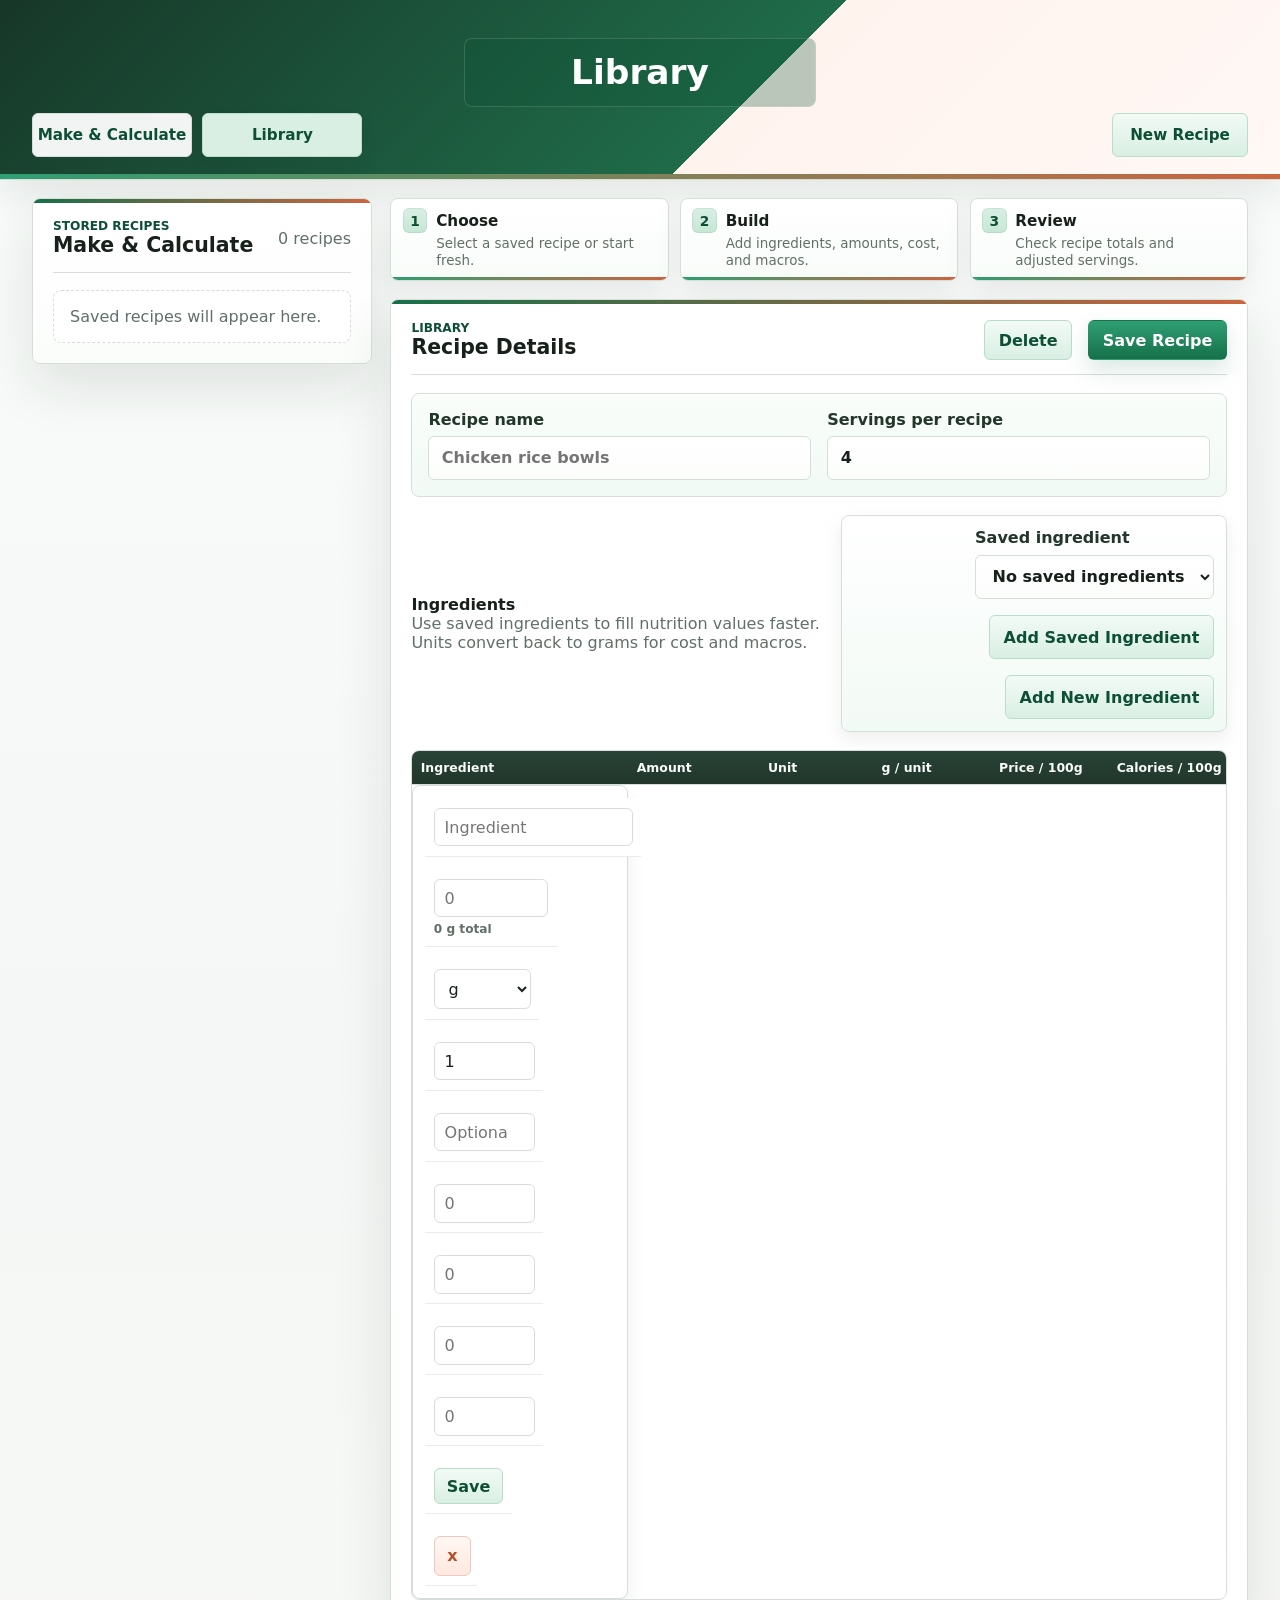
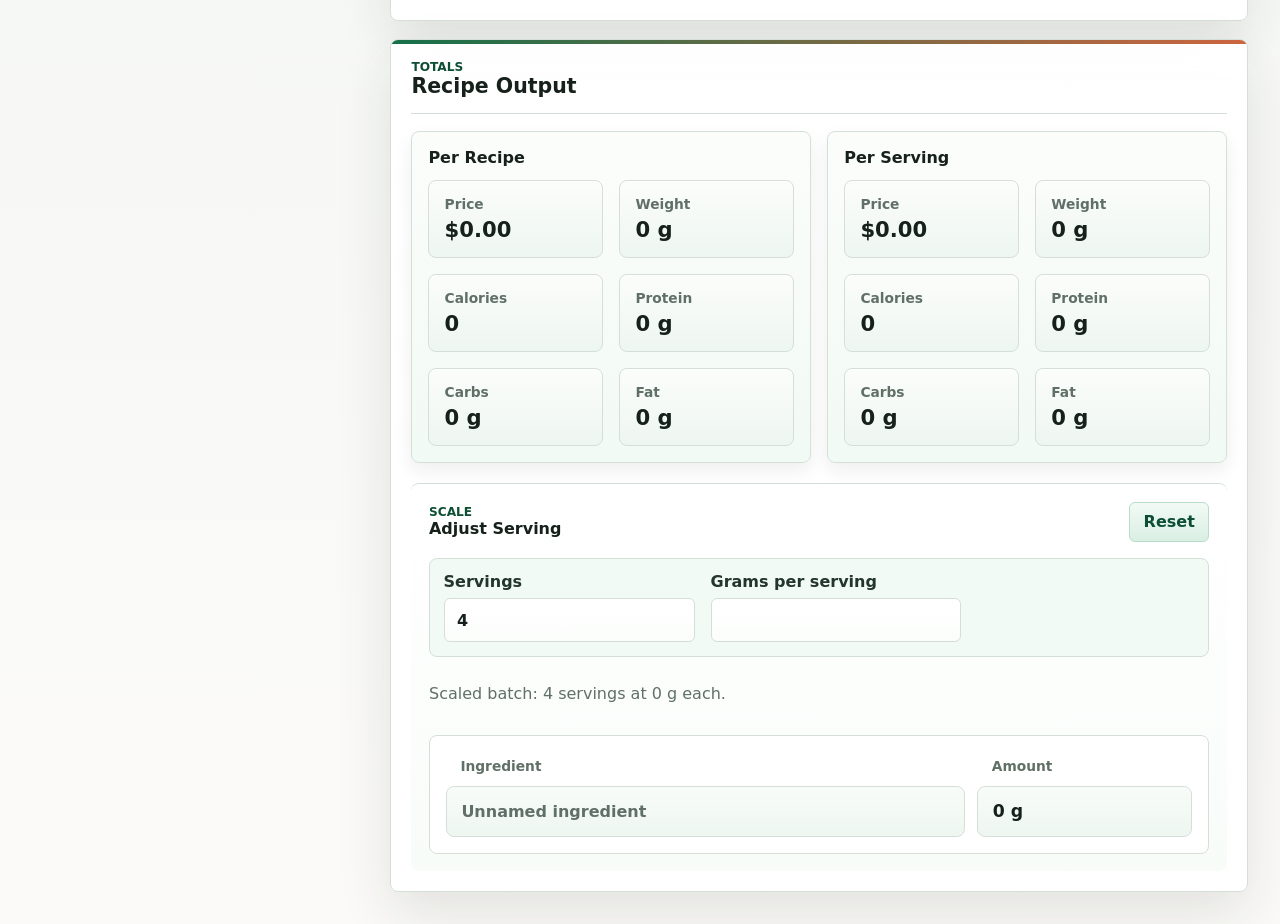
==== commit f25c30fc: "redesigned to make simplier and focus on make & calculate" ====
--- a/index.html
+++ b/index.html
@@ -3,17 +3,17 @@
   <head>
     <meta charset="utf-8">
     <meta name="viewport" content="width=device-width, initial-scale=1">
-    <title>Recipes</title>
+    <title>Library</title>
     <link rel="stylesheet" href="styles.css">
   </head>
   <body>
     <header class="topbar">
       <div>
-        <h1>Recipes</h1>
+        <h1>Library</h1>
       </div>
       <nav class="page-nav" aria-label="Main navigation">
-        <a class="nav-link" href="dashboard.html">Dashboard</a>
-        <a class="nav-link active" href="index.html">Recipes</a>
+        <a class="nav-link" href="dashboard.html">Make &amp; Calculate</a>
+        <a class="nav-link active" href="index.html">Library</a>
       </nav>
       <button class="secondary-button" id="newRecipeButton" type="button">New Recipe</button>
     </header>
@@ -23,7 +23,7 @@
         <div class="section-heading">
           <div>
             <p class="eyebrow">Stored Recipes</p>
-            <h2 id="dashboardTitle">Dashboard</h2>
+            <h2 id="dashboardTitle">Make &amp; Calculate</h2>
           </div>
           <p id="recipeCount" class="muted">0 recipes</p>
         </div>
@@ -52,7 +52,7 @@
         <form class="panel builder-panel" id="recipeForm">
           <div class="section-heading">
             <div>
-              <p class="eyebrow">Recipes</p>
+              <p class="eyebrow">Library</p>
               <h2>Recipe Details</h2>
             </div>
             <div class="form-actions">
@@ -64,7 +64,7 @@
           <div class="recipe-meta">
             <label>
               Recipe name
-              <input id="recipeName" name="recipeName" type="text" placeholder="Chicken rice bowls">
+              <input id="recipeName" name="recipeName" type="text" list="savedRecipeNames" placeholder="Chicken rice bowls">
             </label>
             <label>
               Servings per recipe
@@ -167,7 +167,7 @@
     </main>
 
     <template id="ingredientRowTemplate">
-      <tr>
+      <tr class="ingredient-row">
         <td>
           <input class="ingredient-name" type="text" list="savedIngredientNames" placeholder="Ingredient">
         </td>
@@ -207,6 +207,7 @@
       </tr>
     </template>
 
+    <datalist id="savedRecipeNames"></datalist>
     <datalist id="savedIngredientNames"></datalist>
     <script src="app.js"></script>
   </body>
--- a/styles.css
+++ b/styles.css
@@ -147,7 +147,7 @@
   left: 50%;
   display: grid;
   place-content: center;
-  width: 18rem;
+  width: 22rem;
   height: 4.35rem;
   transform: translateX(-50%);
   text-align: center;
@@ -161,6 +161,7 @@
 .topbar h1 {
   font-size: 2.15rem;
   line-height: 1;
+  white-space: nowrap;
 }
 
 .topbar > div:first-child .eyebrow {
@@ -205,7 +206,7 @@
   display: inline-flex;
   align-items: center;
   justify-content: center;
-  width: 7.5rem;
+  width: 10rem;
   height: 2.75rem;
   min-height: 2.75rem;
   padding: 0;
@@ -244,6 +245,209 @@
   display: grid;
   gap: 1.15rem;
   min-width: 0;
+}
+
+.make-layout {
+  display: grid;
+  grid-template-columns: minmax(0, 1.45fr) minmax(360px, 0.75fr);
+  gap: 1.25rem;
+  padding: 1.15rem clamp(1rem, 3vw, 2rem) 2rem;
+  align-items: start;
+}
+
+.recipe-workspace {
+  display: grid;
+  gap: 1rem;
+  max-height: calc(100vh - 13.75rem);
+  overflow: auto;
+  padding-right: 0.2rem;
+}
+
+.workspace-header {
+  position: sticky;
+  top: 0;
+  z-index: 5;
+  display: grid;
+  grid-template-columns: minmax(0, 1fr) minmax(7rem, 0.25fr) auto;
+  gap: 0.8rem;
+  align-items: end;
+  padding: 0.9rem;
+  border: 1px solid var(--line);
+  border-radius: 8px;
+  background:
+    linear-gradient(180deg, rgba(255, 255, 255, 0.98) 0%, #f9fcfa 100%);
+  box-shadow: var(--shadow-tight);
+}
+
+.workspace-header .primary-button {
+  min-width: 8.5rem;
+  height: 2.75rem;
+}
+
+.workspace-header .primary-button:disabled {
+  cursor: default;
+  background: linear-gradient(180deg, #ecf5ef 0%, #dcebe2 100%);
+  color: var(--accent-dark);
+  border-color: #bfd9c9;
+  box-shadow: none;
+  transform: none;
+}
+
+.ingredient-workspace,
+.sub-recipe-workspace,
+.summary-sidebar {
+  border: 1px solid var(--line);
+  border-radius: 8px;
+  background:
+    linear-gradient(180deg, rgba(255, 255, 255, 0.96) 0%, var(--surface) 100%);
+  box-shadow: var(--shadow);
+}
+
+.ingredient-workspace,
+.sub-recipe-workspace {
+  display: grid;
+  gap: 1rem;
+  padding: 1.1rem;
+}
+
+.workspace-section-heading {
+  display: flex;
+  justify-content: space-between;
+  gap: 1rem;
+  padding-bottom: 0.85rem;
+  border-bottom: 1px solid var(--line);
+}
+
+.ingredient-card-list {
+  display: grid;
+  gap: 0.7rem;
+}
+
+.ingredient-row {
+  display: grid;
+  gap: 0.8rem;
+  padding: 0.75rem;
+  border: 1px solid var(--line);
+  border-radius: 8px;
+  background: #fff;
+  box-shadow: var(--shadow-tight);
+}
+
+.ingredient-row-main {
+  display: grid;
+  grid-template-columns: 2.35rem minmax(13rem, 1.3fr) minmax(8rem, 0.45fr) minmax(7rem, 0.35fr) minmax(5.5rem, auto) 2.35rem;
+  gap: 0.65rem;
+  align-items: start;
+}
+
+.expand-ingredient {
+  width: 2.35rem;
+  min-height: 2.75rem;
+  border: 1px solid #b9ddc9;
+  border-radius: 6px;
+  background: var(--accent-pale);
+  color: var(--accent-dark);
+  font-weight: 900;
+}
+
+.ingredient-cost {
+  display: inline-flex;
+  align-items: center;
+  min-height: 2.75rem;
+  align-self: start;
+  justify-self: end;
+  color: var(--accent-dark);
+  font-size: 0.95rem;
+}
+
+.ingredient-details {
+  display: grid;
+  grid-template-columns: repeat(4, minmax(0, 1fr));
+  gap: 0.75rem;
+  padding-top: 0.75rem;
+  border-top: 1px solid var(--line);
+}
+
+.ingredient-details[hidden] {
+  display: none;
+}
+
+.ingredient-details .save-ingredient {
+  align-self: end;
+  min-height: 2.75rem;
+}
+
+.add-ingredient-flow {
+  display: grid;
+  gap: 0.8rem;
+}
+
+.add-text-button,
+.ghost-button {
+  justify-self: start;
+  border: 0;
+  border-radius: 6px;
+  background: transparent;
+  color: var(--accent-dark);
+  font-weight: 900;
+}
+
+.add-text-button {
+  padding: 0.35rem 0;
+}
+
+.ghost-button {
+  min-height: 2.55rem;
+  padding: 0.5rem 0.75rem;
+  border: 1px solid var(--line);
+  background: #fff;
+}
+
+.add-text-button:hover,
+.ghost-button:hover {
+  color: var(--accent);
+  background: var(--accent-pale);
+}
+
+.ingredient-picker,
+.sub-recipe-picker {
+  display: flex;
+  align-items: end;
+  gap: 0.75rem;
+  padding: 0.85rem;
+  border: 1px solid var(--line);
+  border-radius: 8px;
+  background: var(--accent-pale);
+}
+
+.ingredient-picker[hidden] {
+  display: none;
+}
+
+.ingredient-picker label,
+.sub-recipe-picker label {
+  min-width: 15rem;
+}
+
+.summary-sidebar {
+  min-width: 0;
+}
+
+.summary-sticky {
+  position: sticky;
+  top: 1rem;
+  display: grid;
+  gap: 1rem;
+  padding: 1.1rem;
+}
+
+.summary-placeholder-groups {
+  grid-template-columns: 1fr;
+  margin-bottom: 0;
+}
+
+.compact-adjust {
+  border-top: 0;
 }
 
 .panel {
@@ -984,6 +1188,20 @@
     grid-template-columns: 1fr;
   }
 
+  .make-layout {
+    grid-template-columns: 1fr;
+  }
+
+  .recipe-workspace {
+    max-height: none;
+    overflow: visible;
+    padding-right: 0;
+  }
+
+  .summary-sticky {
+    position: static;
+  }
+
   .landing-layout {
     grid-template-columns: 1fr;
   }
@@ -994,6 +1212,20 @@
 
   .sub-recipe-breakdown {
     grid-template-columns: repeat(2, minmax(0, 1fr));
+  }
+
+  .ingredient-row-main,
+  .ingredient-details {
+    grid-template-columns: repeat(2, minmax(0, 1fr));
+  }
+
+  .expand-ingredient,
+  .ingredient-row-main .icon-button {
+    width: 100%;
+  }
+
+  .ingredient-cost {
+    justify-self: start;
   }
 
   .dashboard-panel {
@@ -1033,16 +1265,24 @@
     padding: 0.8rem;
   }
 
+  .topbar h1 {
+    white-space: normal;
+  }
+
   .topbar .header-action-spacer {
     display: none;
   }
 
   .topbar,
+  .workspace-header,
   .section-heading,
+  .workspace-section-heading,
   .subsection-heading,
   .table-header,
   .form-actions,
   .ingredient-actions,
+  .ingredient-picker,
+  .sub-recipe-picker,
   .combiner-controls,
   .sub-recipe-header,
   .sub-recipe-controls,
@@ -1060,6 +1300,8 @@
   .output-groups,
   .workflow-strip,
   .sub-recipe-breakdown,
+  .ingredient-row-main,
+  .ingredient-details,
   .landing-summary-grid,
   .landing-detail-grid {
     grid-template-columns: 1fr;
@@ -1067,9 +1309,14 @@
 
   .form-actions,
   .form-actions button,
+  .workspace-header .primary-button,
   .topbar button,
   .table-header button,
   .ingredient-actions button,
+  .ingredient-picker label,
+  .ingredient-picker button,
+  .sub-recipe-picker label,
+  .sub-recipe-picker button,
   .combiner-controls button,
   .sub-recipe-controls label,
   .sub-recipe-controls button,
